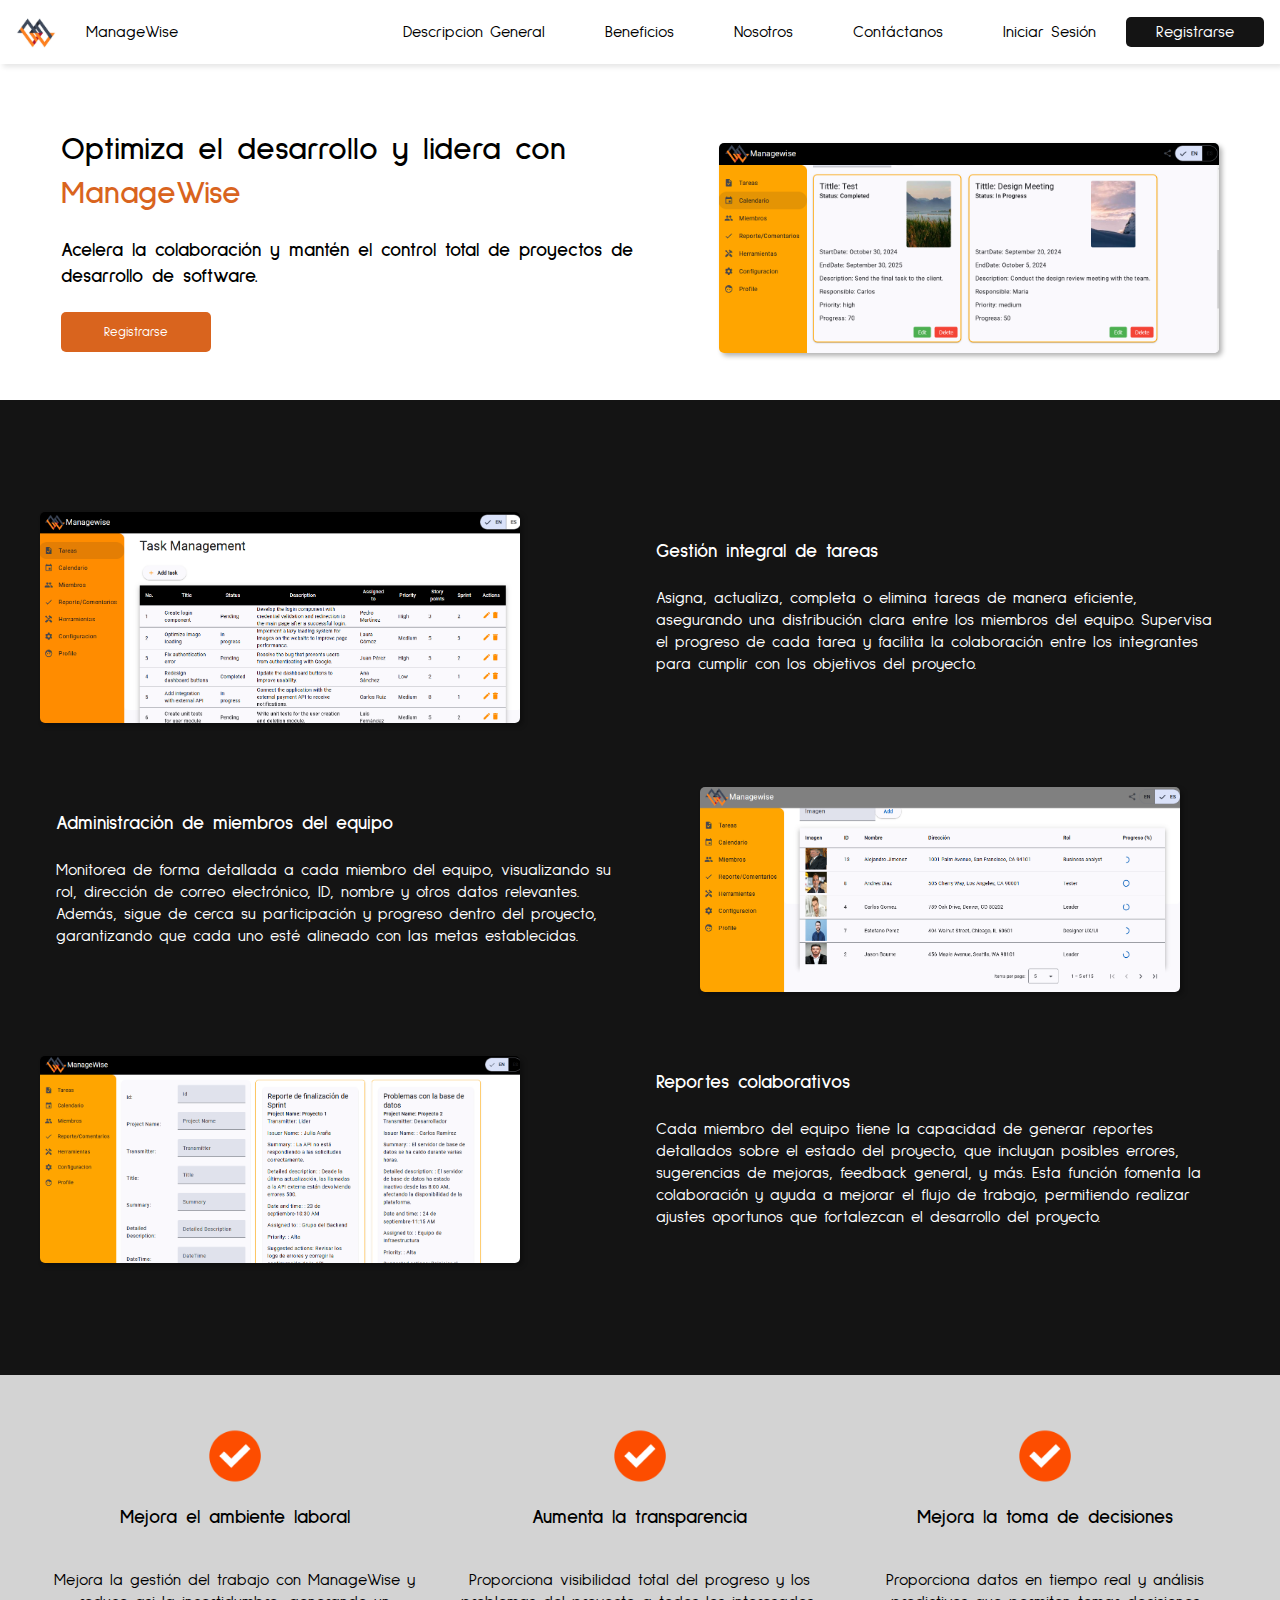
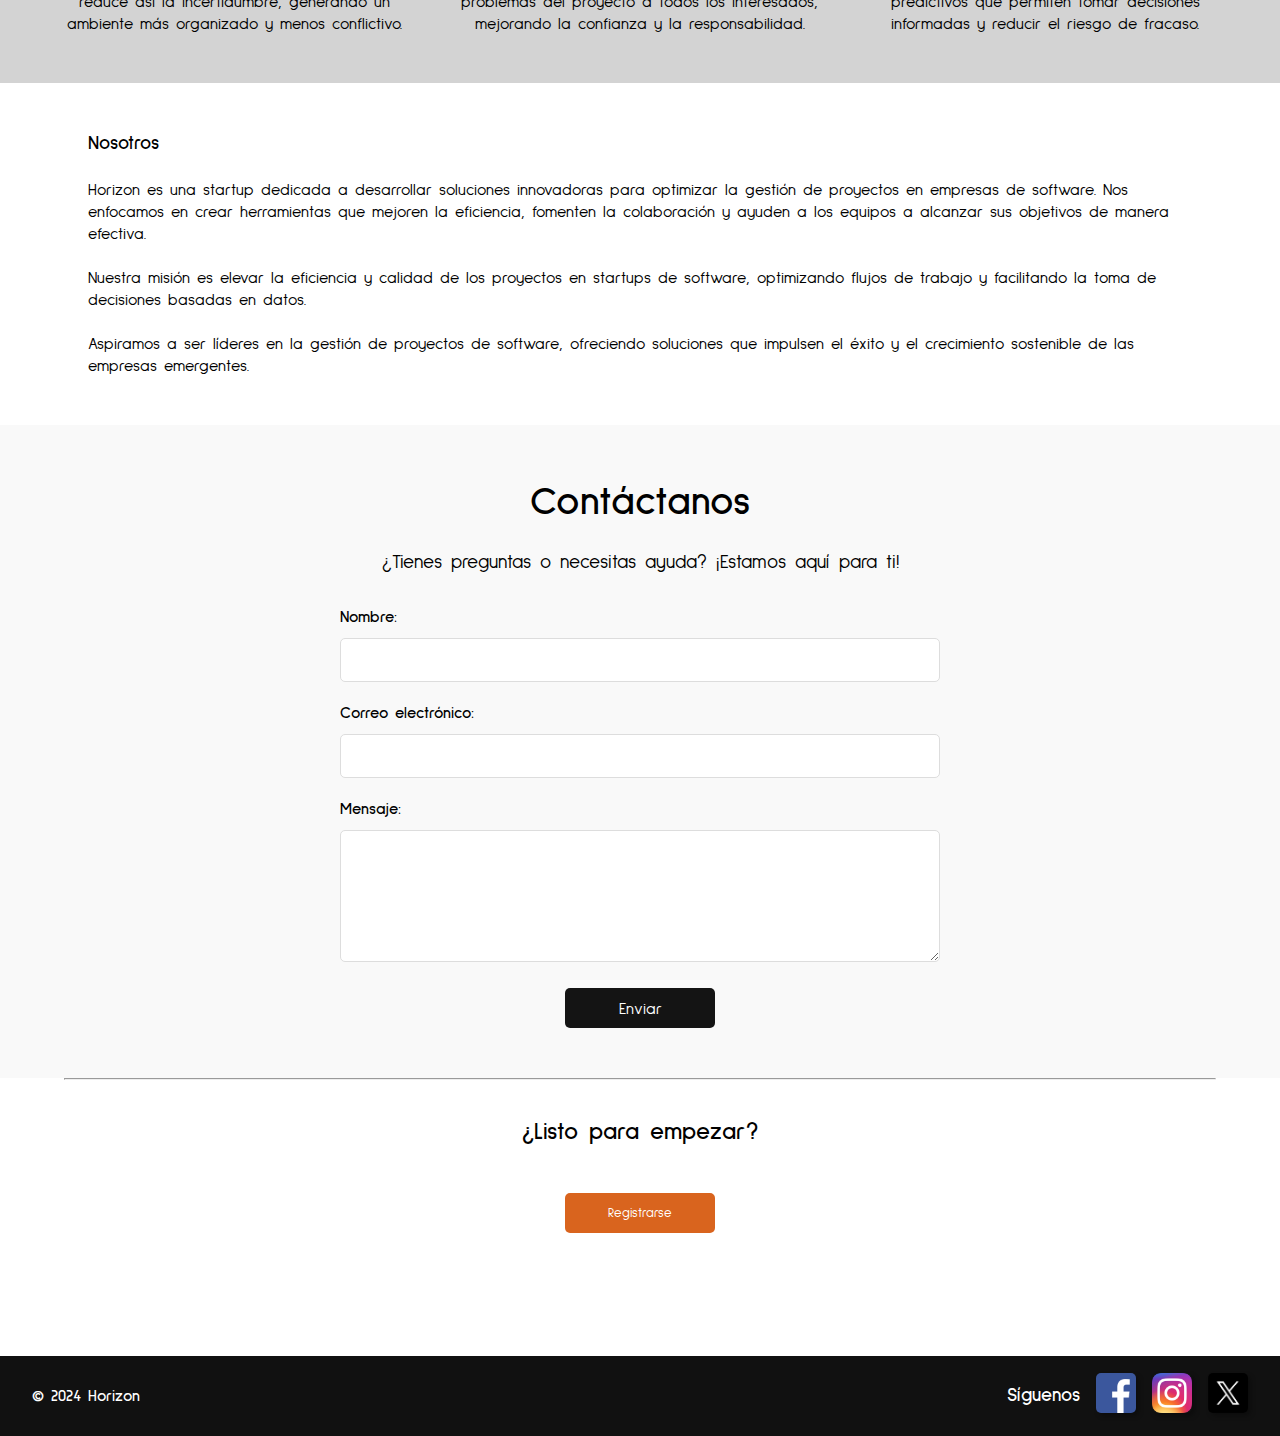
==== index.html @ c407f170 "feat: added contact us to navbar" ====
<!DOCTYPE html>
<html lang="es">
<head>
  <meta charset="UTF-8">
  <meta http-equiv="X-UA-Compatible" content="IE=edge">
  <meta name="viewport" content="width=device-width, initial-scale=1.0">
  <link rel="preconnect" href="https://fonts.googleapis.com">
    <link rel="preconnect" href="https://fonts.gstatic.com" crossorigin>
    <link href="https://fonts.googleapis.com/css2?family=Sulphur+Point:wght@300;400;700&display=swap" rel="stylesheet">
  <title>ManageWise</title>
  <link rel="stylesheet" href="/styles/style.css">
  <style>
    nav a.active {
      font-weight: bold;
      color: var(--secundario);
    }
  </style>
</head>
<body>
  <nav>
    <ul class="sidebar">
      <li onclick="hideSidebar()"><a href="#"><svg xmlns="http://www.w3.org/2000/svg" height="26" viewBox="0 96 960 960" width="26"><path d="m249 849-42-42 231-231-231-231 42-42 231 231 231-231 42 42-231 231 231 231-42 42-231-231-231 231Z"/></svg></a></li>
      <li><a href="#DescripcionGeneral" class="nav-link">Descripcion General</a></li>
      <li><a href="#Beneficios" class="nav-link">Beneficios</a></li>
      <li><a href="#Nosotros" class="nav-link">Nosotros</a></li>
      <li><a href="#Contactanos" class="nav-link">Contáctanos</a></li>
      <li><a href="/inicio-sesion.html">Iniciar Sesión</a></li>
      <li><a href="/registro.html" id="registro" >Registrarse</a></li>
    </ul>
    <img src="/img/ManageWise_logo.jpg">
    <ul>
      <li><a href="#">ManageWise</a></li>
      <li class="hideOnMobile"><a href="#DescripcionGeneral" class="nav-link">Descripcion General</a></li>
      <li class="hideOnMobile"><a href="#Beneficios" class="nav-link">Beneficios</a></li>
      <li class="hideOnMobile"><a href="#Nosotros" class="nav-link">Nosotros</a></li>
      <li class="hideOnMobile"><a href="#Contactanos" class="nav-link">Contáctanos</a></li>
      <li class="hideOnMobile"><a href="/inicio-sesion.html">Iniciar Sesión</a></li>
      <li class="hideOnMobile"><a href="/registro.html" id="registro">Registrarse</a></li>
      <li class="menu-button" onclick="showSidebar()"><a href="#"><svg xmlns="http://www.w3.org/2000/svg" height="26" viewBox="0 96 960 960" width="26"><path d="M120 816v-60h720v60H120Zm0-210v-60h720v60H120Zm0-210v-60h720v60H120Z"/></svg></a></li>
    </ul>
  </nav>
  <header>
    <section id="banner">
        <div id="eslogan">
            <h1>Optimiza el desarrollo y lidera con <span class="highlight">ManageWise</span></h1><br>
            <h3>Acelera la colaboración y mantén el control total de proyectos de desarrollo de software.</h3><br>
            <button class="probar" onclick="window.location.href='/registro.html'">Registrarse</button>
        </div>
        <img src="img/banner.png" width="500px" class="imagenReferencia">
    </section>
</header>

<!--características principales-->
<section id="DescripcionGeneral">
    <div class="contenedorDescripcion">
        <img src="img/descripcion1.png" width="500px" class="imagenReferencia">
        <br>
        <div class="puntos">
            <h3>Gestión integral de tareas</h3><br>
            <p>Asigna, actualiza, completa o elimina tareas de manera eficiente, asegurando una distribución clara entre los miembros del equipo. Supervisa el progreso de cada tarea y facilita la colaboración entre los integrantes para cumplir con los objetivos del proyecto.</p>
            <br>
        </div>
    </div>
    <div class="contenedorDescripcion">
        <div class="puntos">
            <h3>Administración de miembros del equipo</h3><br>
            <p>Monitorea de forma detallada a cada miembro del equipo, visualizando su rol, dirección de correo electrónico, ID, nombre y otros datos relevantes. Además, sigue de cerca su participación y progreso dentro del proyecto, garantizando que cada uno esté alineado con las metas establecidas.</p>
            <br>
        </div>
        <img src="img/descripcion2.png" width="500px" class="imagenReferencia">
        <br>
    </div>
    <div class="contenedorDescripcion">
        <img src="img/descripcion3.png" width="500px" class="imagenReferencia">
        <br>
        <div class="puntos">
            <h3>Reportes colaborativos</h3><br>
            <p>Cada miembro del equipo tiene la capacidad de generar reportes detallados sobre el estado del proyecto, que incluyan posibles errores, sugerencias de mejoras, feedback general, y más. Esta función fomenta la colaboración y ayuda a mejorar el flujo de trabajo, permitiendo realizar ajustes oportunos que fortalezcan el desarrollo del proyecto.</p>
            <br>
        </div>
    </div>
</section>

<!--beneficios principales-->
<section id="Beneficios">
    <div class="contenedorBeneficios">
        <img src="img/beneficio.png" width="100px">
        <h3>Mejora el ambiente laboral</h3> <br>
        <p>Mejora la gestión del trabajo con ManageWise y reduce asi la incertidumbre, generando un ambiente más organizado y menos conflictivo.</p>
    </div>
    <div class="contenedorBeneficios">
        <img src="img/beneficio.png" width="100px">
        <h3>Aumenta la transparencia</h3> <br>
        <p>Proporciona visibilidad total del progreso y los problemas del proyecto a todos los interesados, mejorando la confianza y la responsabilidad.</p>
    </div>
    <div class="contenedorBeneficios">
        <img src="img/beneficio.png" width="100px">
        <h3>Mejora la toma de decisiones</h3><br>
        <p>Proporciona datos en tiempo real y análisis predictivos que permiten tomar decisiones informadas y reducir el riesgo de fracaso.</p>
    </div>
</section>



<section id="Nosotros">
    <div id="nosotrosHorizon">
        <h3>Nosotros</h3><br>
        <p>Horizon es una startup dedicada a desarrollar soluciones innovadoras para optimizar la gestión de proyectos en empresas de software. Nos enfocamos en crear herramientas que mejoren la eficiencia, fomenten la colaboración y ayuden a los equipos a alcanzar sus objetivos de manera efectiva.
        <br><br>
        Nuestra misión es elevar la eficiencia y calidad de los proyectos en startups de software, optimizando flujos de trabajo y facilitando la toma de decisiones basadas en datos.
        <br><br>    
        Aspiramos a ser líderes en la gestión de proyectos de software, ofreciendo soluciones que impulsen el éxito y el crecimiento sostenible de las empresas emergentes.</p>
    </div>
</section>

<section id="Contactanos">
    <div class="contenedorContacto">
      <h2>Contáctanos</h2>
      <p>¿Tienes preguntas o necesitas ayuda? ¡Estamos aquí para ti!</p>
      <form action="/enviar-mensaje" method="POST">
        <div class="form-group">
          <label for="nombre">Nombre:</label>
          <input type="text" id="nombre" name="nombre" required>
        </div>
        <div class="form-group">
          <label for="email">Correo electrónico:</label>
          <input type="email" id="email" name="email" required>
        </div>
        <div class="form-group">
          <label for="mensaje">Mensaje:</label>
          <textarea id="mensaje" name="mensaje" rows="5" required></textarea>
        </div>
        <button type="submit" class="enviar">Enviar</button>
      </form>
    </div>
  </section>
  

<hr><br><br>

<section id="lanzar">
    <h2>¿Listo para empezar?</h2>
    <br><br>
    <button class="probar" onclick="window.location.href='/registro.html'">Registrarse</button>
</section>


<footer>
    <h4>&copy; 2024 Horizon</h4>
<!--Apartado redes sociales-->
    <div id="siguenos">
        <h3>Síguenos</h3>
        <a href="https://www.facebook.com" target="_blank" class="facebook-logo">
            <img width="40px" src="/img/logo_fb.png" alt="Facebook Logo">
        </a>
        <a href="https://www.instagram.com" target="_blank" class="instagram-logo">
            <img width="40px" src="/img/logo_ig.webp" alt="instagramLogo">
        </a>
        <a href="https://www.x.com" target="_blank" class="x-logo">
            <img width="40px" src="/img/logo_x.avif" alt="x Logo">
        </a>
    </div>
</footer>


<script src="/js/script.js"></script>
</body>
</html>
---- styles/style.css ----
:root {
  --principal: #D9641E;
  --secundario: #141414;
}


* {
  margin: 0;
  padding: 0;
  box-sizing: border-box; 
  font-family: 'Sulphur Point', sans-serif;
}

body {
  min-height: 100vh;
  font-family: 'Segoe UI', Tahoma, Geneva, Verdana, sans-serif;
}

img {
  box-shadow: 3px 3px 5px rgba(0, 0, 0, 0.3);
}

/* Nav */
nav {
  background-color: white;
  box-shadow: 3px 3px 5px rgba(0, 0, 0, 0.1);
  display: flex;
  height: 4rem;
  padding: 1rem;
}

nav ul {
  width: 100%;
  list-style: none;
  display: flex;
  justify-content: flex-end;
  align-items: center;
}

nav ul li a{
  color: black;
}

nav a {
  height: 100%;
  padding: 0 30px;
  text-decoration: none;
  display: flex;
  align-items: center;
  color: black;
}

nav img{
  box-shadow: none;
}

nav a:hover {
  color: var(--principal);
}

#registro:hover{
  color: var(--principal);
  background-color: #2c2c2c;
}

button:hover{
  background-color: #d9341e;
  cursor: pointer;
}

nav li:first-child {
  margin-right: auto;
}

/* Sidebar y menú en mobile */
.sidebar {
  position: fixed;
  top: 0; 
  right: 0;
  height: 100vh;
  width: 250px;
  background-color: rgb(199, 199, 199);
  backdrop-filter: blur(12px);
  box-shadow: -10px 0 10px rgba(0, 0, 0, 0.1);
  list-style: none;
  display: none;
  flex-direction: column;
  align-items: flex-start;
  justify-content: flex-start;
}

.menu-button {
  display: none;
}

@media (max-width: 800px) {
  .hideOnMobile {
    display: none;
  }
  
  .menu-button {
    display: block;
  }
}

@media (max-width: 400px) {
  .sidebar {
    width: 100%;
  }
}

/* Banner */
header {
  text-align: center;
  padding: 1rem;
}

/*resaltar managewise*/
.highlight{
  color: var(--principal);
}

#banner {
  display: flex;
  flex-wrap: wrap; 
  align-items: center;
  justify-content: space-around;
  margin-top: 2rem;
  padding:  1rem;
}

#banner #eslogan {
  width: 100%; 
  max-width: 600px;
  text-align: left;
  margin-bottom: 1rem;
}

#banner img {
  max-width: 100%; 
  height: auto;
}

/* Para pantallas más pequeñas */
@media (max-width: 768px) {
  #banner {
    flex-direction: column; 
  }
  
  #DescripcionGeneral .contenedorDescripcion {
    flex-direction: column;
  }
  
  #DescripcionGeneral .contenedorDescripcion:nth-child(odd) {
      flex-direction: column-reverse;
  }

  #DescripcionGeneral .contenedorDescripcion:nth-child(even) {
      flex-direction: column;
  }

  #Beneficios {
      flex-direction: column;
  }

  #banner #eslogan {
    text-align: center; 
  }
  
  #DescripcionGeneral .contenedorDescripcion {
      text-align: center; 
  }

  #Beneficios .contenedorBeneficios {
      text-align: center; 
  }

  #banner img {
    width: 80%;
  }
  #Beneficios img{
      width: 20%;
  }
  
  #DescripcionGeneral img{
      width: 80%;
  }

  .puntos{
      width: 80%;
  }
}

@media (max-width: 480px) {
  #banner #eslogan {
    font-size: 1rem; 
  }

  #banner img {
    width: 100%; 
  }

  #Beneficios img{
      width: 20%;
  }
  
  #DescripcionGeneral img{
      width: 100%;
  }

  .puntos{
      width: 250px;
  }
}
/*FIN US45*/


#DescripcionGeneral {
  display: flex;
  flex-direction: column;
  align-items: center;
  background-color: var(--secundario);
  padding: 5rem 2rem;
}

.contenedorDescripcion {
  display: flex;
  justify-content: space-between;
  align-items: center;
  width: 100%;
  max-width: 1200px;
  margin: 2rem 2rem;
}

.contenedorDescripcion img {
  width: 40%;
  max-width: 500px;
  height: auto;
}

.contenedorDescripcion .puntos {
  width: 70%;
  max-width: 600px;
  padding: 0 1rem;
  text-align: left;
}

.puntos{
  color: white;
  width: 30rem;
}


/*Beneficios*/
#Beneficios {
display: flex;
justify-content: space-around;
align-items: flex-start; 
padding: 2rem;
background-color: lightgray;
flex-wrap: wrap; 
}

.contenedorBeneficios {
display: flex;
flex-direction: column;
align-items: center; 
justify-content: flex-start; 
flex: 1;
margin: 1rem;
text-align: center;
}

.contenedorBeneficios img {
margin-bottom: 1rem; 
width: 100px; 
box-shadow: none;
}


/*Sobre Nosotros*/

#Nosotros{
  padding: 2rem;
  max-width: 1200px; 
  margin: 0 auto; 
}

#nosotrosHorizon{
  padding: 1rem;
}


/*lanzar*/
#lanzar{
  height: 15rem;
  text-align: center;
}

/*botones*/
button{
  background-color:  var(--principal);
  border-style: none;
  height: 40px;
  width: 150px;
  border-radius: 5px;
  color: white;
}

#registro{
  background-color: var(--secundario);
  height: 30px;
  color: white;
  border-radius: 5px;
}

img{
  border-radius: 5px;
}

/*footer*/
footer{
  height: 5rem;
  background-color: rgb(17, 17, 17);
  display: flex;
  align-items: center;
  justify-content: space-between;
  padding: 2rem;
  color: white;
}

#siguenos{
  display: flex;
  align-items: center;
  justify-content: space-around;
}

#siguenos img{
  margin-left: 1rem;
}

/*registro e inicio sesion*/

.formulario{
  background-color: var(--secundario);
  height:80vh;
  display: flex;
  align-items: center;
  justify-content: center;
}

#Registrarse, #IniciarSesion{
  background-color: lightgray;
  display: flex;
  flex-direction: column;
  align-items: center;
  justify-content: center;
  padding: 2rem;
  border-radius: 10px;    
}

form button{
  margin-left: 90px;
}

hr{
width: 90%;
margin: auto;
}

input{
  width: 20rem;
  border-radius: 5px;
}

#Beneficios .contenedorBeneficios h3{
margin-bottom: 1rem; 
}

/*seccion contactanos*/

#Contactanos {
padding: 50px 0;
background-color: #f9f9f9;
text-align: center;
}

#Contactanos h2 {
font-size: 2.5em;
margin-bottom: 20px;
}

#Contactanos p {
font-size: 1.2em;
margin-bottom: 30px;
}

.contenedorContacto {
width: 80%;
max-width: 600px;
margin: auto;
}

.form-group {
margin-bottom: 20px;
}

.form-group label {
display: block;
font-weight: 700;
margin-bottom: 10px;
text-align: left;
}

.form-group input,
.form-group textarea {
width: 100%;
padding: 10px;
border: 1px solid #ddd;
border-radius: 5px;
font-size: 1em;
}

.form-group input:focus,
.form-group textarea:focus {
border-color: var(--principal);
outline: none;
}

.enviar {
padding: 10px 30px;
background-color: var(--secundario);
color: #fff;
border: none;
border-radius: 5px;
font-size: 1em;
cursor: pointer;
transition: background-color 0.3s ease;
margin: auto;
}

.enviar:hover {
background-color: #2c2c2c;
}
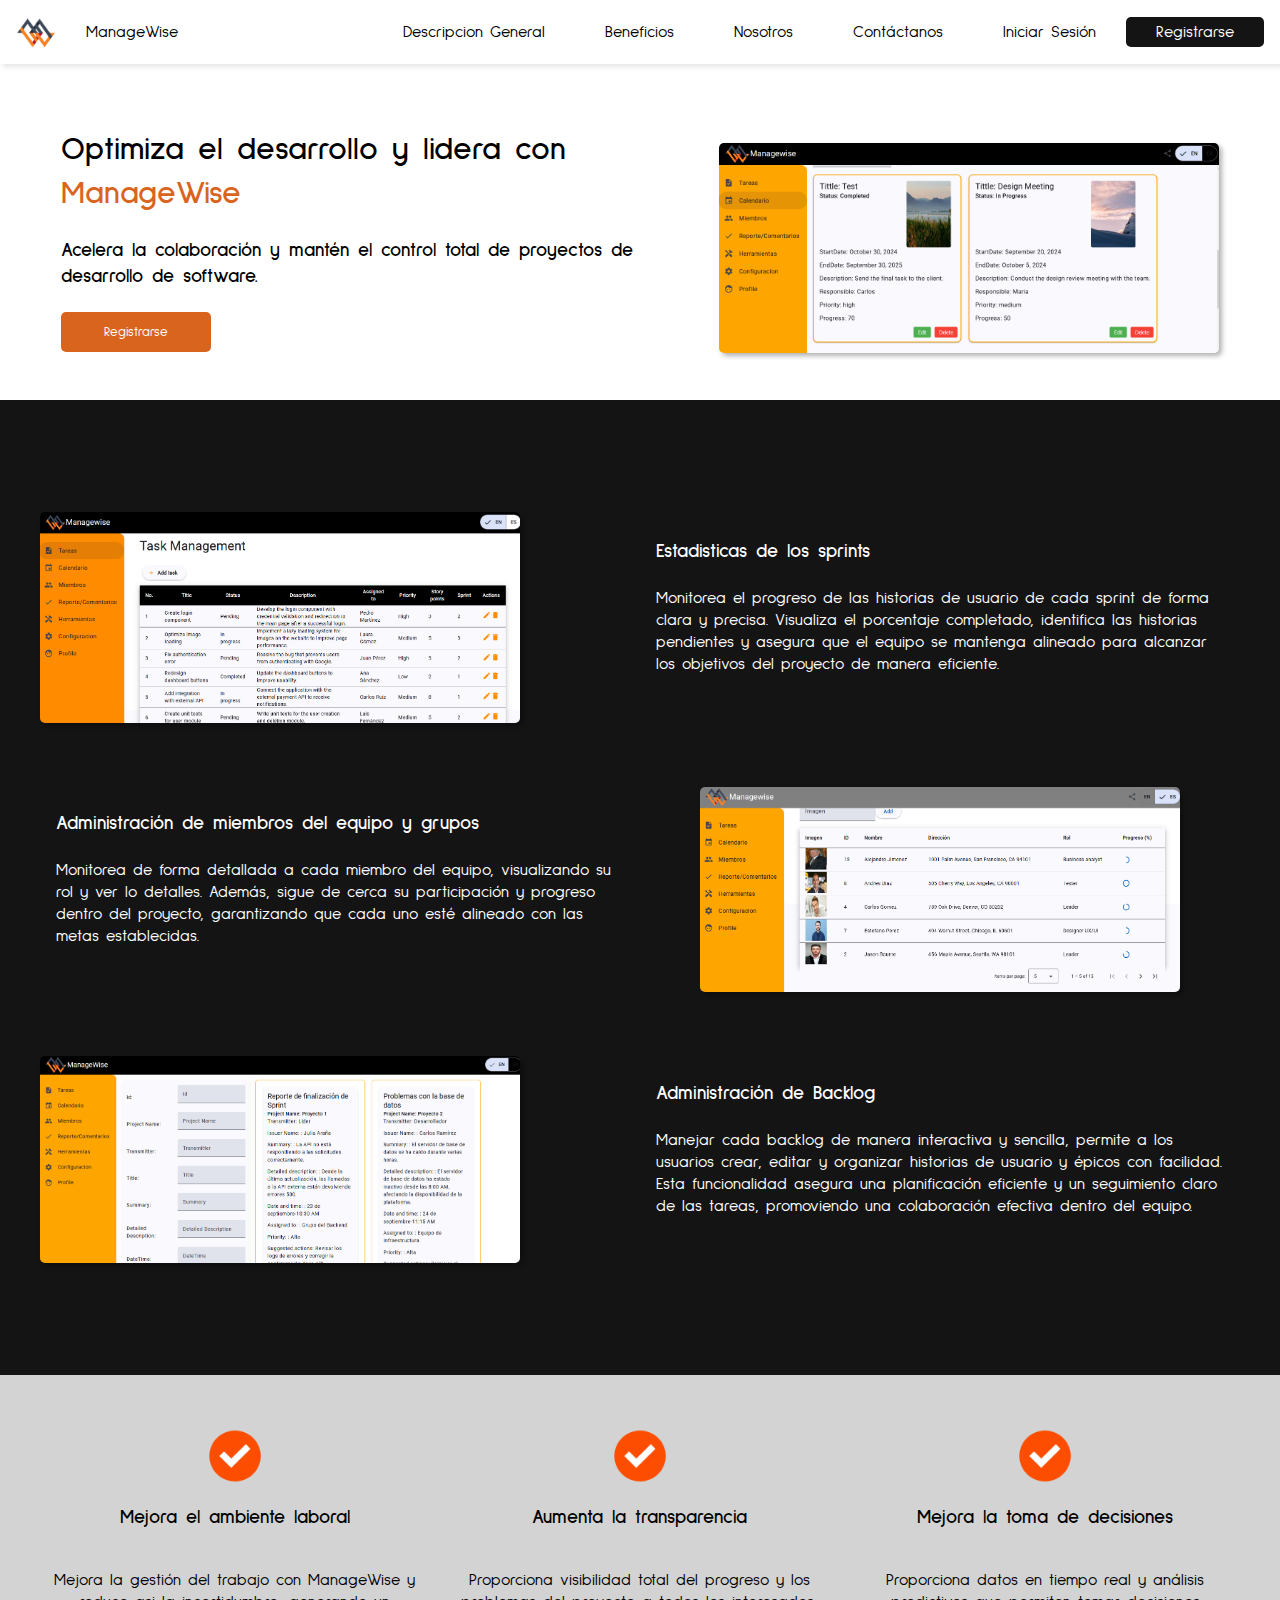
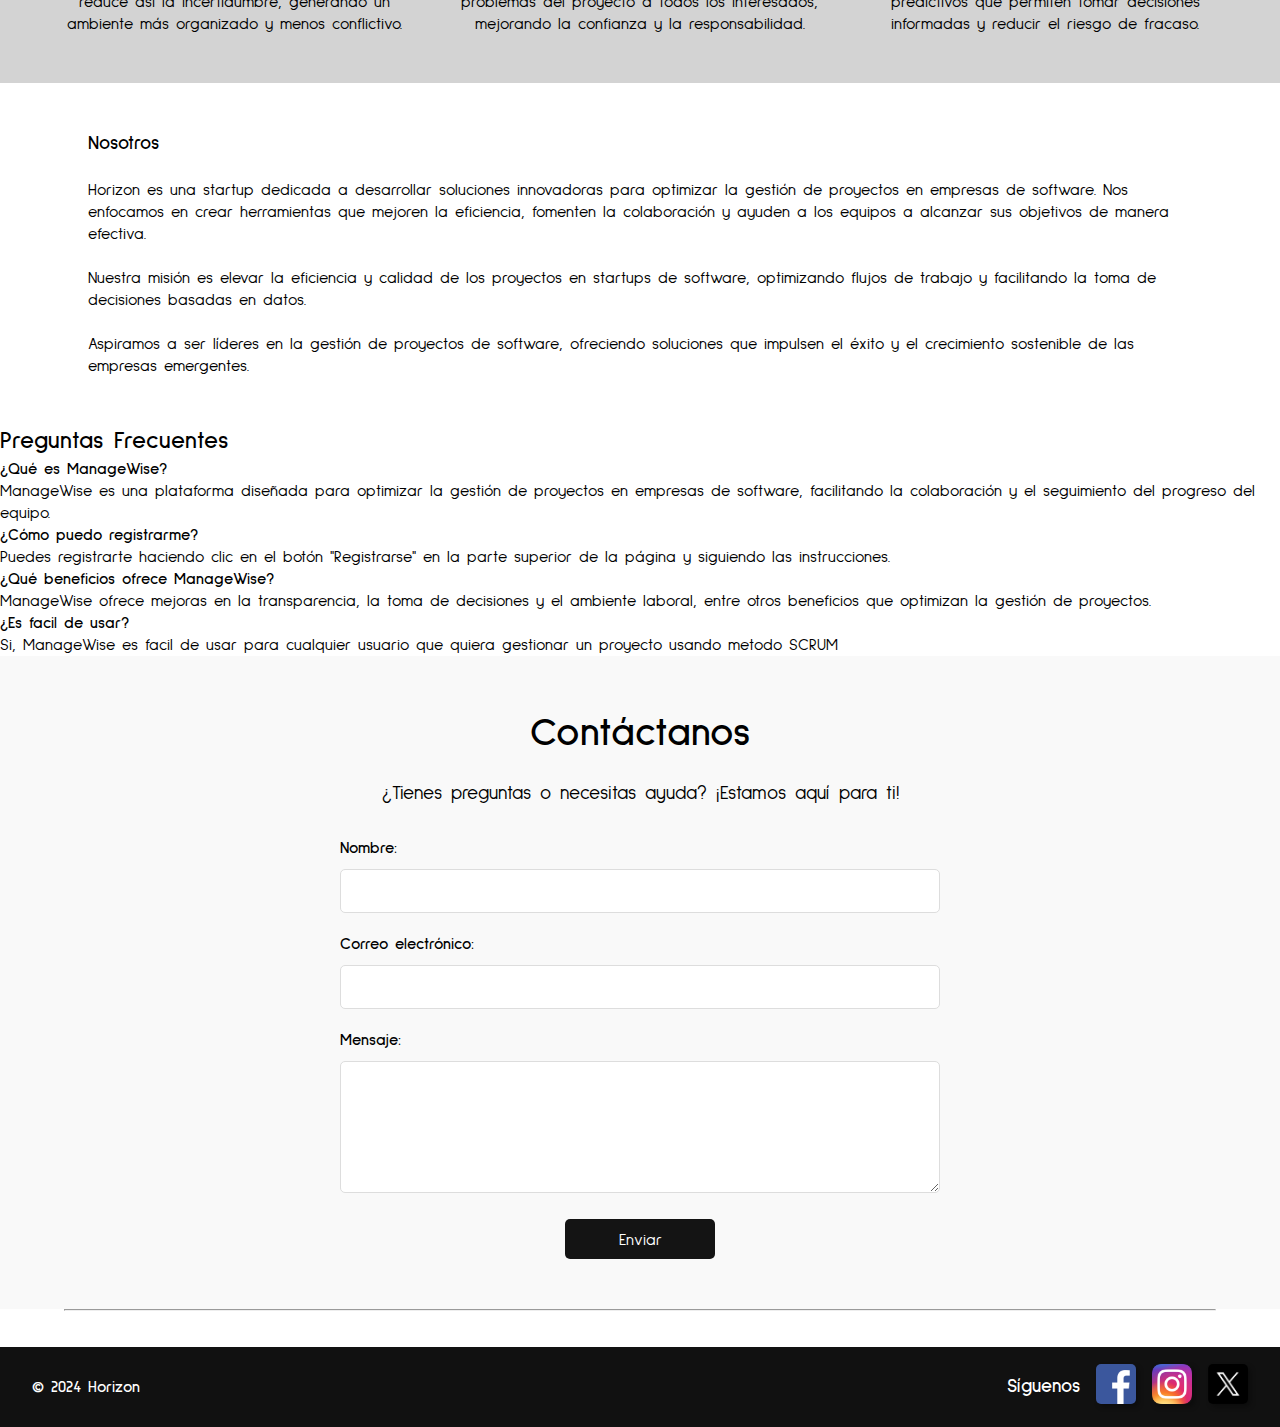
==== commit 220f08f4: "feature: añadir preguntas y respuestas, actualización de imágenes" ====
--- a/index.html
+++ b/index.html
@@ -5,10 +5,10 @@
   <meta http-equiv="X-UA-Compatible" content="IE=edge">
   <meta name="viewport" content="width=device-width, initial-scale=1.0">
   <link rel="preconnect" href="https://fonts.googleapis.com">
-    <link rel="preconnect" href="https://fonts.gstatic.com" crossorigin>
-    <link href="https://fonts.googleapis.com/css2?family=Sulphur+Point:wght@300;400;700&display=swap" rel="stylesheet">
+  <link rel="preconnect" href="https://fonts.gstatic.com" crossorigin>
+  <link href="https://fonts.googleapis.com/css2?family=Sulphur+Point:wght@300;400;700&display=swap" rel="stylesheet">
   <title>ManageWise</title>
-  <link rel="stylesheet" href="/styles/style.css">
+  <link rel="stylesheet" href="styles/style.css">
   <style>
     nav a.active {
       font-weight: bold;
@@ -24,18 +24,18 @@
       <li><a href="#Beneficios" class="nav-link">Beneficios</a></li>
       <li><a href="#Nosotros" class="nav-link">Nosotros</a></li>
       <li><a href="#Contactanos" class="nav-link">Contáctanos</a></li>
-      <li><a href="/inicio-sesion.html">Iniciar Sesión</a></li>
-      <li><a href="/registro.html" id="registro" >Registrarse</a></li>
+      <li><a href="inicio-sesion.html">Iniciar Sesión</a></li>
+      <li><a href="registro.html" id="registro">Registrarse</a></li>
     </ul>
-    <img src="/img/ManageWise_logo.jpg">
+    <img src="img/ManageWise_logo.jpg">
     <ul>
       <li><a href="#">ManageWise</a></li>
       <li class="hideOnMobile"><a href="#DescripcionGeneral" class="nav-link">Descripcion General</a></li>
       <li class="hideOnMobile"><a href="#Beneficios" class="nav-link">Beneficios</a></li>
       <li class="hideOnMobile"><a href="#Nosotros" class="nav-link">Nosotros</a></li>
       <li class="hideOnMobile"><a href="#Contactanos" class="nav-link">Contáctanos</a></li>
-      <li class="hideOnMobile"><a href="/inicio-sesion.html">Iniciar Sesión</a></li>
-      <li class="hideOnMobile"><a href="/registro.html" id="registro">Registrarse</a></li>
+      <li class="hideOnMobile"><a href="inicio-sesion.html">Iniciar Sesión</a></li>
+      <li class="hideOnMobile"><a href="registro.html" id="registro">Registrarse</a></li>
       <li class="menu-button" onclick="showSidebar()"><a href="#"><svg xmlns="http://www.w3.org/2000/svg" height="26" viewBox="0 96 960 960" width="26"><path d="M120 816v-60h720v60H120Zm0-210v-60h720v60H120Zm0-210v-60h720v60H120Z"/></svg></a></li>
     </ul>
   </nav>
@@ -44,7 +44,7 @@
         <div id="eslogan">
             <h1>Optimiza el desarrollo y lidera con <span class="highlight">ManageWise</span></h1><br>
             <h3>Acelera la colaboración y mantén el control total de proyectos de desarrollo de software.</h3><br>
-            <button class="probar" onclick="window.location.href='/registro.html'">Registrarse</button>
+            <button class="probar" onclick="window.location.href='registro.html'">Registrarse</button>
         </div>
         <img src="img/banner.png" width="500px" class="imagenReferencia">
     </section>
@@ -56,15 +56,15 @@
         <img src="img/descripcion1.png" width="500px" class="imagenReferencia">
         <br>
         <div class="puntos">
-            <h3>Gestión integral de tareas</h3><br>
-            <p>Asigna, actualiza, completa o elimina tareas de manera eficiente, asegurando una distribución clara entre los miembros del equipo. Supervisa el progreso de cada tarea y facilita la colaboración entre los integrantes para cumplir con los objetivos del proyecto.</p>
+            <h3>Estadisticas de los sprints</h3><br>
+            <p>Monitorea el progreso de las historias de usuario de cada sprint de forma clara y precisa. Visualiza el porcentaje completado, identifica las historias pendientes y asegura que el equipo se mantenga alineado para alcanzar los objetivos del proyecto de manera eficiente.</p>
             <br>
         </div>
     </div>
     <div class="contenedorDescripcion">
         <div class="puntos">
-            <h3>Administración de miembros del equipo</h3><br>
-            <p>Monitorea de forma detallada a cada miembro del equipo, visualizando su rol, dirección de correo electrónico, ID, nombre y otros datos relevantes. Además, sigue de cerca su participación y progreso dentro del proyecto, garantizando que cada uno esté alineado con las metas establecidas.</p>
+            <h3>Administración de miembros del equipo y grupos</h3><br>
+            <p>Monitorea de forma detallada a cada miembro del equipo, visualizando su rol y ver lo detalles. Además, sigue de cerca su participación y progreso dentro del proyecto, garantizando que cada uno esté alineado con las metas establecidas.</p>
             <br>
         </div>
         <img src="img/descripcion2.png" width="500px" class="imagenReferencia">
@@ -74,8 +74,8 @@
         <img src="img/descripcion3.png" width="500px" class="imagenReferencia">
         <br>
         <div class="puntos">
-            <h3>Reportes colaborativos</h3><br>
-            <p>Cada miembro del equipo tiene la capacidad de generar reportes detallados sobre el estado del proyecto, que incluyan posibles errores, sugerencias de mejoras, feedback general, y más. Esta función fomenta la colaboración y ayuda a mejorar el flujo de trabajo, permitiendo realizar ajustes oportunos que fortalezcan el desarrollo del proyecto.</p>
+            <h3>Administración de Backlog</h3><br>
+            <p>Manejar cada backlog de manera interactiva y sencilla, permite a los usuarios crear, editar y organizar historias de usuario y épicos con facilidad. Esta funcionalidad asegura una planificación eficiente y un seguimiento claro de las tareas, promoviendo una colaboración efectiva dentro del equipo.</p>
             <br>
         </div>
     </div>
@@ -100,8 +100,6 @@
     </div>
 </section>
 
-
-
 <section id="Nosotros">
     <div id="nosotrosHorizon">
         <h3>Nosotros</h3><br>
@@ -112,7 +110,33 @@
         Aspiramos a ser líderes en la gestión de proyectos de software, ofreciendo soluciones que impulsen el éxito y el crecimiento sostenible de las empresas emergentes.</p>
     </div>
 </section>
-
+<section class="faq-section">
+  <h2>Preguntas Frecuentes</h2>
+  <div class="faq" onclick="toggleAnswer(this)">
+    <h4>¿Qué es ManageWise?</h4>
+    <div class="faq-answer">
+      <p>ManageWise es una plataforma diseñada para optimizar la gestión de proyectos en empresas de software, facilitando la colaboración y el seguimiento del progreso del equipo.</p>
+    </div>
+  </div>
+  <div class="faq" onclick="toggleAnswer(this)">
+    <h4>¿Cómo puedo registrarme?</h4>
+    <div class="faq-answer">
+      <p>Puedes registrarte haciendo clic en el botón "Registrarse" en la parte superior de la página y siguiendo las instrucciones.</p>
+    </div>
+  </div>
+  <div class="faq" onclick="toggleAnswer(this)">
+    <h4>¿Qué beneficios ofrece ManageWise?</h4>
+    <div class="faq-answer">
+      <p>ManageWise ofrece mejoras en la transparencia, la toma de decisiones y el ambiente laboral, entre otros beneficios que optimizan la gestión de proyectos.</p>
+    </div>
+  </div>
+  <div class="faq" onclick="toggleAnswer(this)">
+    <h4>¿Es facil de usar?</h4>
+    <div class="faq-answer">
+      <p>Si, ManageWise es facil de usar para cualquier usuario que quiera gestionar un proyecto usando metodo SCRUM</p>
+    </div>
+  </div>
+</section>
 <section id="Contactanos">
     <div class="contenedorContacto">
       <h2>Contáctanos</h2>
@@ -134,35 +158,26 @@
       </form>
     </div>
   </section>
-  
 
 <hr><br><br>
 
-<section id="lanzar">
-    <h2>¿Listo para empezar?</h2>
-    <br><br>
-    <button class="probar" onclick="window.location.href='/registro.html'">Registrarse</button>
-</section>
-
 
 <footer>
-    <h4>&copy; 2024 Horizon</h4>
+  <h4>&copy; 2024 Horizon</h4>
 <!--Apartado redes sociales-->
-    <div id="siguenos">
-        <h3>Síguenos</h3>
-        <a href="https://www.facebook.com" target="_blank" class="facebook-logo">
-            <img width="40px" src="/img/logo_fb.png" alt="Facebook Logo">
-        </a>
-        <a href="https://www.instagram.com" target="_blank" class="instagram-logo">
-            <img width="40px" src="/img/logo_ig.webp" alt="instagramLogo">
-        </a>
-        <a href="https://www.x.com" target="_blank" class="x-logo">
-            <img width="40px" src="/img/logo_x.avif" alt="x Logo">
-        </a>
-    </div>
+  <div id="siguenos">
+      <h3>Síguenos</h3>
+      <a href="https://www.facebook.com" target="_blank" class="facebook-logo">
+          <img width="40px" src="img/logo_fb.png" alt="Facebook Logo">
+      </a>
+      <a href="https://www.instagram.com" target="_blank" class="instagram-logo">
+          <img width="40px" src="img/logo_ig.webp" alt="instagramLogo">
+      </a>
+      <a href="https://www.x.com" target="_blank" class="x-logo">
+          <img width="40px" src="img/logo_x.avif" alt="x Logo">
+      </a>
+  </div>
 </footer>
-
-
-<script src="/js/script.js"></script>
+<script src="js/script.js"></script>
 </body>
 </html>
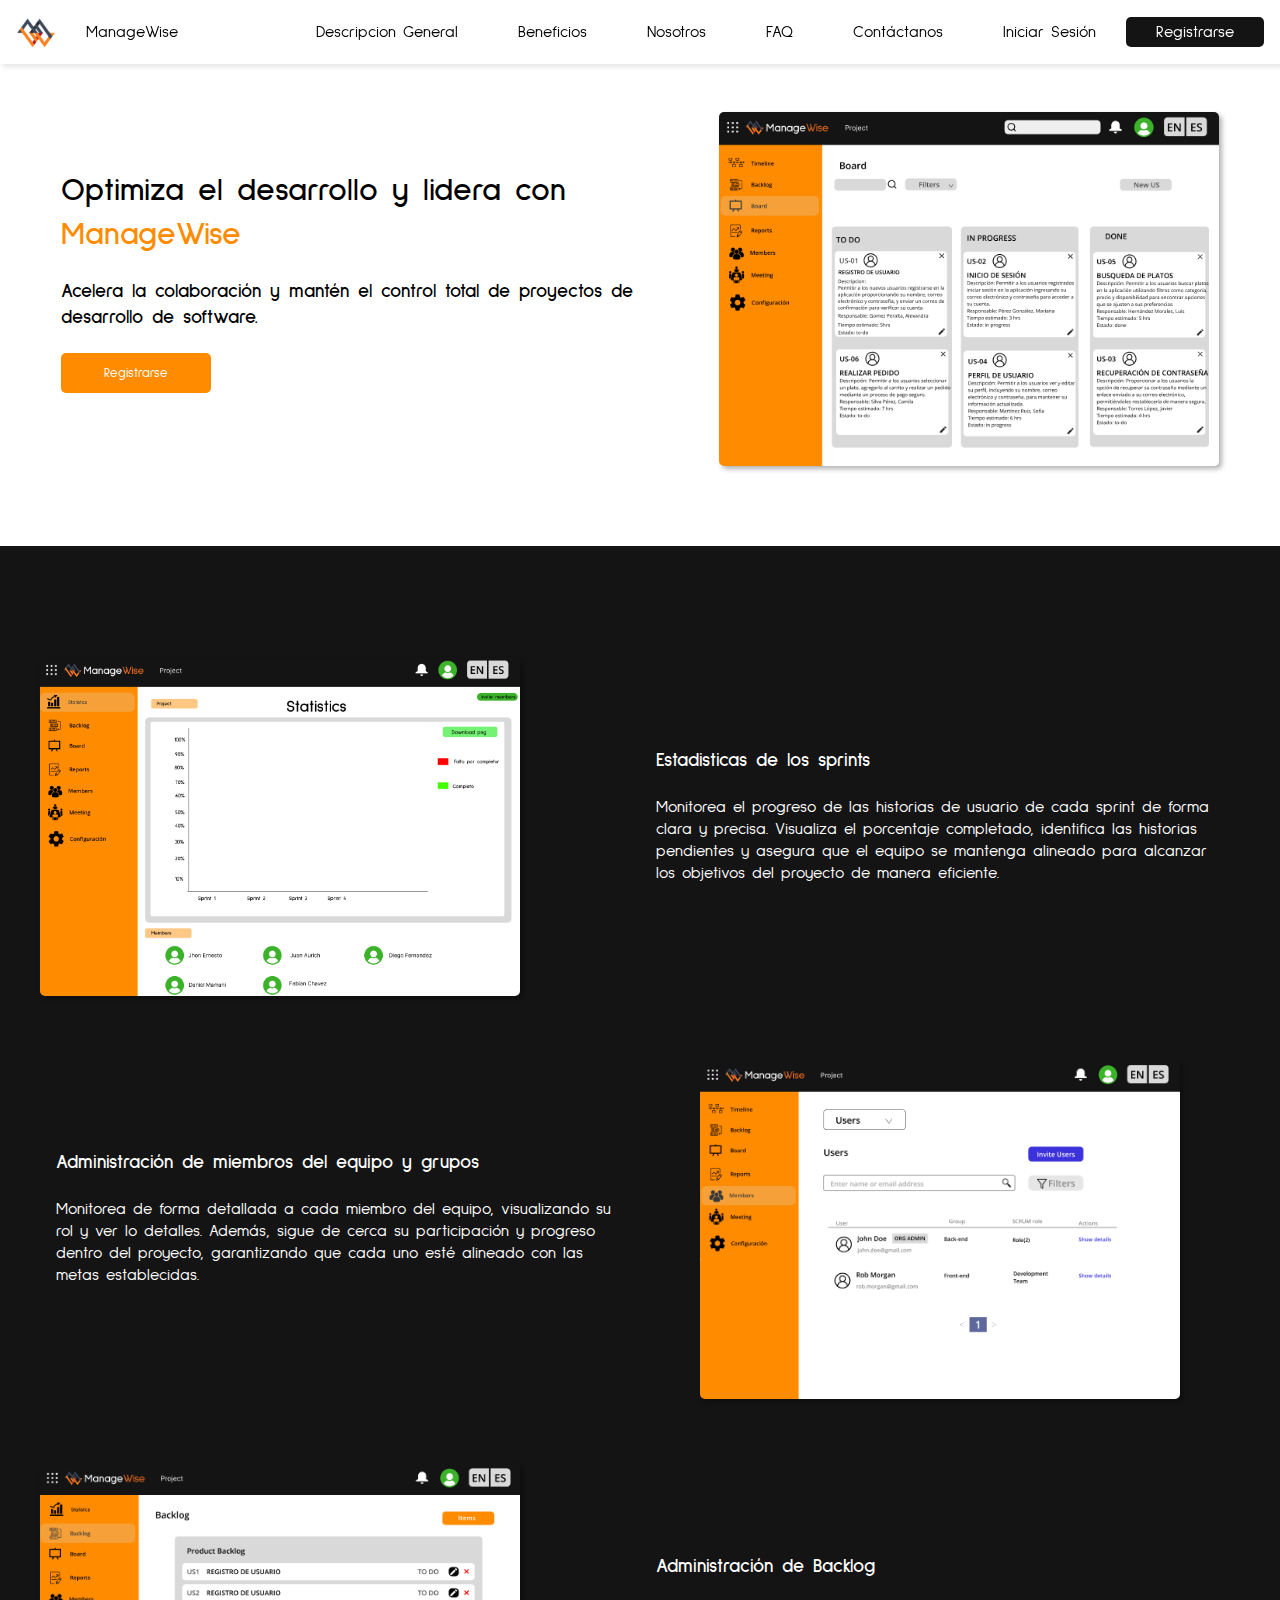
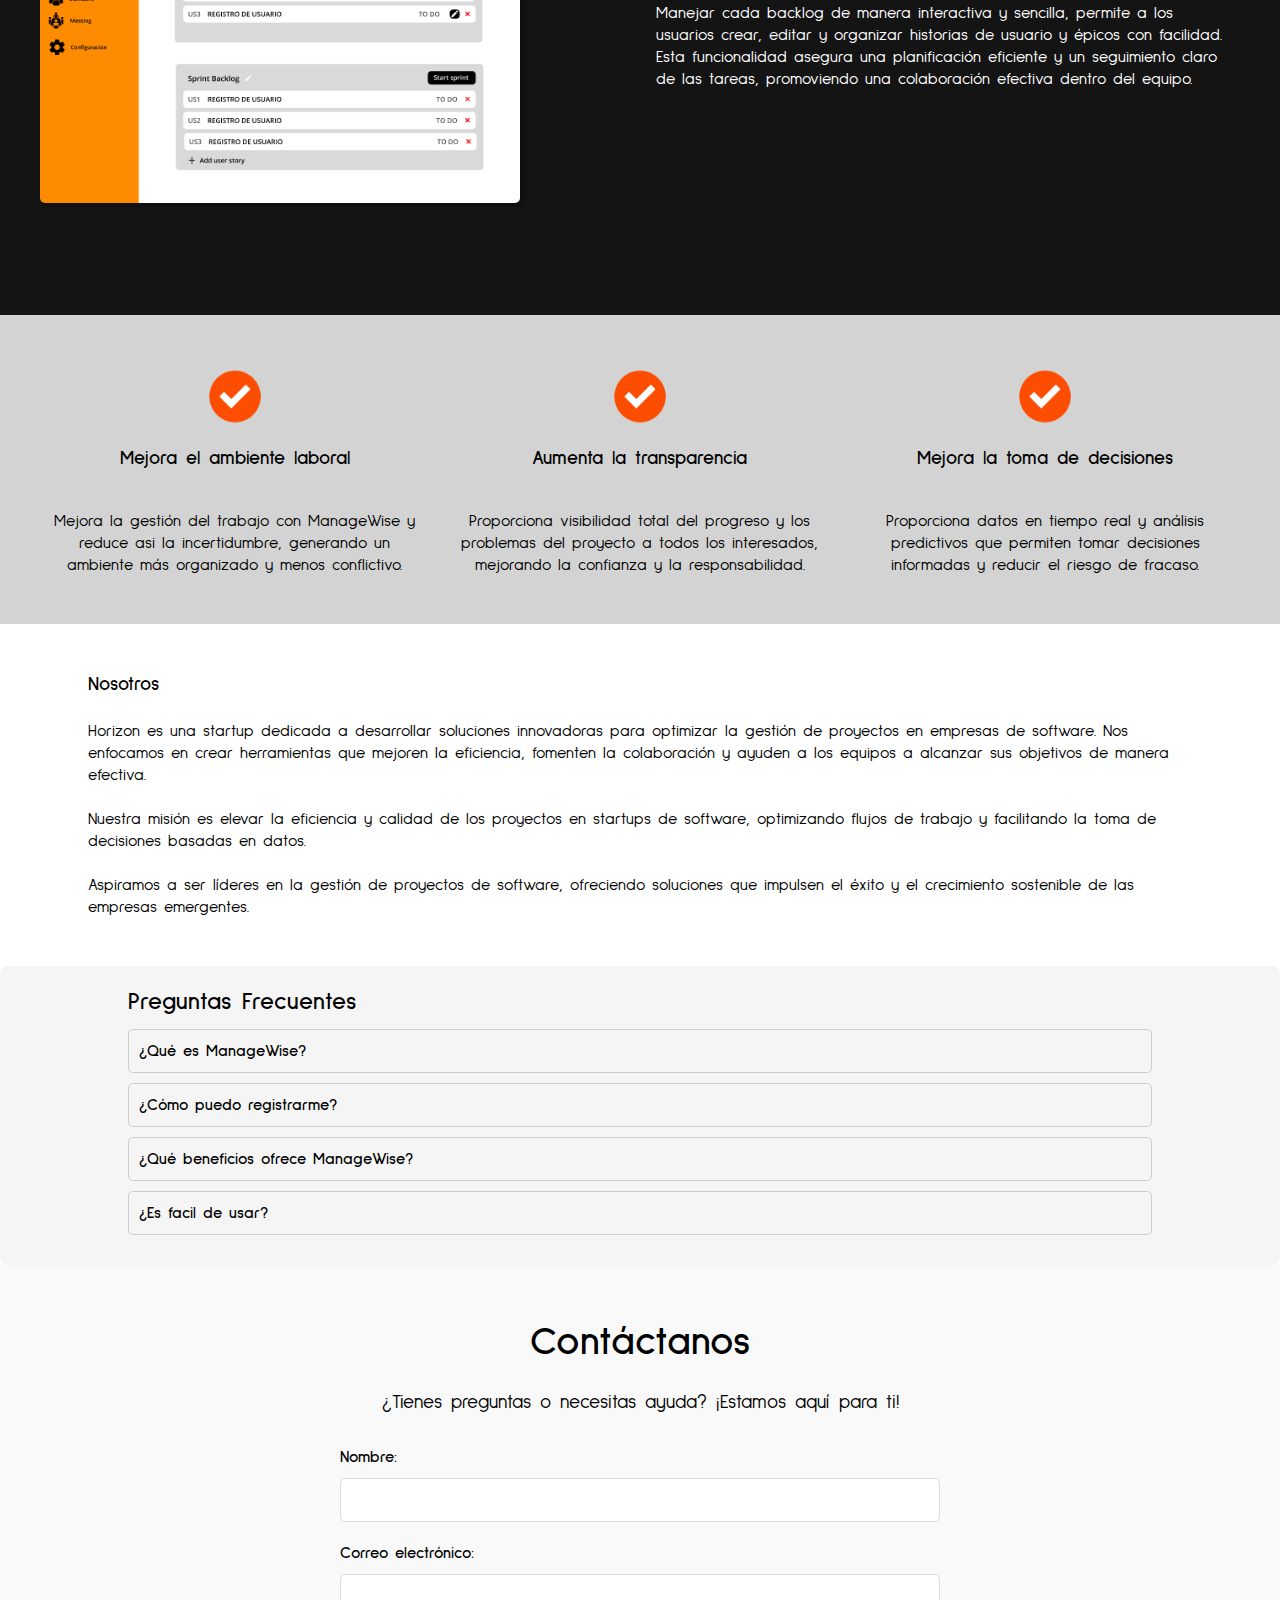
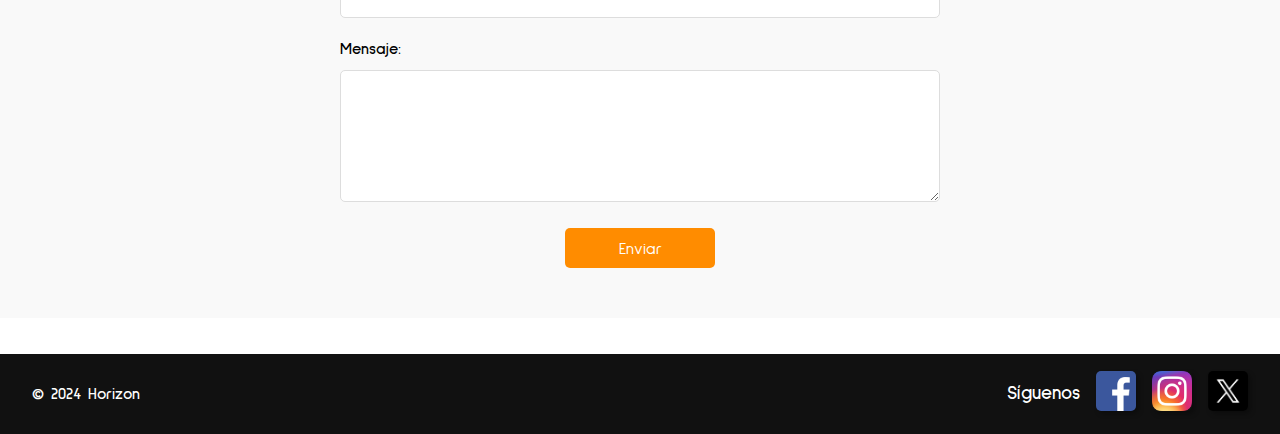
==== commit 96176841: "feat: added navbar fixed and faq link" ====
--- a/index.html
+++ b/index.html
@@ -23,6 +23,7 @@
       <li><a href="#DescripcionGeneral" class="nav-link">Descripcion General</a></li>
       <li><a href="#Beneficios" class="nav-link">Beneficios</a></li>
       <li><a href="#Nosotros" class="nav-link">Nosotros</a></li>
+      <li><a href="#faq-section" class="nav-link">FAQ</a></li> <!-- Enlace agregado -->
       <li><a href="#Contactanos" class="nav-link">Contáctanos</a></li>
       <li><a href="inicio-sesion.html">Iniciar Sesión</a></li>
       <li><a href="registro.html" id="registro">Registrarse</a></li>
@@ -33,6 +34,7 @@
       <li class="hideOnMobile"><a href="#DescripcionGeneral" class="nav-link">Descripcion General</a></li>
       <li class="hideOnMobile"><a href="#Beneficios" class="nav-link">Beneficios</a></li>
       <li class="hideOnMobile"><a href="#Nosotros" class="nav-link">Nosotros</a></li>
+      <li class="hideOnMobile"><a href="#faq-section" class="nav-link">FAQ</a></li> <!-- Enlace agregado -->
       <li class="hideOnMobile"><a href="#Contactanos" class="nav-link">Contáctanos</a></li>
       <li class="hideOnMobile"><a href="inicio-sesion.html">Iniciar Sesión</a></li>
       <li class="hideOnMobile"><a href="registro.html" id="registro">Registrarse</a></li>
@@ -110,30 +112,32 @@
         Aspiramos a ser líderes en la gestión de proyectos de software, ofreciendo soluciones que impulsen el éxito y el crecimiento sostenible de las empresas emergentes.</p>
     </div>
 </section>
-<section class="faq-section">
-  <h2>Preguntas Frecuentes</h2>
-  <div class="faq" onclick="toggleAnswer(this)">
-    <h4>¿Qué es ManageWise?</h4>
-    <div class="faq-answer">
-      <p>ManageWise es una plataforma diseñada para optimizar la gestión de proyectos en empresas de software, facilitando la colaboración y el seguimiento del progreso del equipo.</p>
+<section id="faq-section" class="faq-section">
+    <div class="faq-container">
+    <h2>Preguntas Frecuentes</h2>
+    <div class="faq" onclick="toggleAnswer(this)">
+      <h4>¿Qué es ManageWise?</h4>
+      <div class="faq-answer">
+        <p>ManageWise es una plataforma diseñada para optimizar la gestión de proyectos en empresas de software, facilitando la colaboración y el seguimiento del progreso del equipo.</p>
+      </div>
     </div>
-  </div>
-  <div class="faq" onclick="toggleAnswer(this)">
-    <h4>¿Cómo puedo registrarme?</h4>
-    <div class="faq-answer">
-      <p>Puedes registrarte haciendo clic en el botón "Registrarse" en la parte superior de la página y siguiendo las instrucciones.</p>
+    <div class="faq" onclick="toggleAnswer(this)">
+      <h4>¿Cómo puedo registrarme?</h4>
+      <div class="faq-answer">
+        <p>Puedes registrarte haciendo clic en el botón "Registrarse" en la parte superior de la página y siguiendo las instrucciones.</p>
+      </div>
     </div>
-  </div>
-  <div class="faq" onclick="toggleAnswer(this)">
-    <h4>¿Qué beneficios ofrece ManageWise?</h4>
-    <div class="faq-answer">
-      <p>ManageWise ofrece mejoras en la transparencia, la toma de decisiones y el ambiente laboral, entre otros beneficios que optimizan la gestión de proyectos.</p>
+    <div class="faq" onclick="toggleAnswer(this)">
+      <h4>¿Qué beneficios ofrece ManageWise?</h4>
+      <div class="faq-answer">
+        <p>ManageWise ofrece mejoras en la transparencia, la toma de decisiones y el ambiente laboral, entre otros beneficios que optimizan la gestión de proyectos.</p>
+      </div>
     </div>
-  </div>
-  <div class="faq" onclick="toggleAnswer(this)">
-    <h4>¿Es facil de usar?</h4>
-    <div class="faq-answer">
-      <p>Si, ManageWise es facil de usar para cualquier usuario que quiera gestionar un proyecto usando metodo SCRUM</p>
+    <div class="faq" onclick="toggleAnswer(this)">
+      <h4>¿Es facil de usar?</h4>
+      <div class="faq-answer">
+        <p>Si, ManageWise es facil de usar para cualquier usuario que quiera gestionar un proyecto usando metodo SCRUM</p>
+      </div>
     </div>
   </div>
 </section>
@@ -158,8 +162,7 @@
       </form>
     </div>
   </section>
-
-<hr><br><br>
+<br><br>
 
 
 <footer>
--- a/styles/style.css
+++ b/styles/style.css
@@ -1,5 +1,5 @@
 :root {
-  --principal: #D9641E;
+  --principal: darkorange;
   --secundario: #141414;
 }
 
@@ -27,6 +27,8 @@
   display: flex;
   height: 4rem;
   padding: 1rem;
+  width: 100%;
+  position: fixed;
 }
 
 nav ul {
@@ -127,6 +129,8 @@
   justify-content: space-around;
   margin-top: 2rem;
   padding:  1rem;
+  margin-top: 5rem;
+  margin-bottom: 3rem;
 }
 
 #banner #eslogan {
@@ -429,7 +433,7 @@
 
 .enviar {
 padding: 10px 30px;
-background-color: var(--secundario);
+background-color: var(--principal);
 color: #fff;
 border: none;
 border-radius: 5px;
@@ -442,3 +446,37 @@
 .enviar:hover {
 background-color: #2c2c2c;
 }
+.faq-section {
+  background-color: #f5f5f5;
+  padding: 20px;
+  border-radius: 8px;
+}
+
+.faq {
+  margin: 10px 0;
+  padding: 10px;
+  border: 1px solid #ccc;
+  border-radius: 5px;
+  cursor: pointer;
+}
+
+.faq h4 {
+  margin: 0;
+}
+
+.faq-answer {
+  display: none; /* Ocultar respuesta por defecto */
+  margin-top: 10px;
+}
+
+.faq-answer p {
+  margin: 0;
+  padding: 5px;
+  background-color: #eaeaea;
+  border-radius: 4px;
+}
+
+.faq-container{
+  max-width: 64rem;
+  margin: auto;
+}
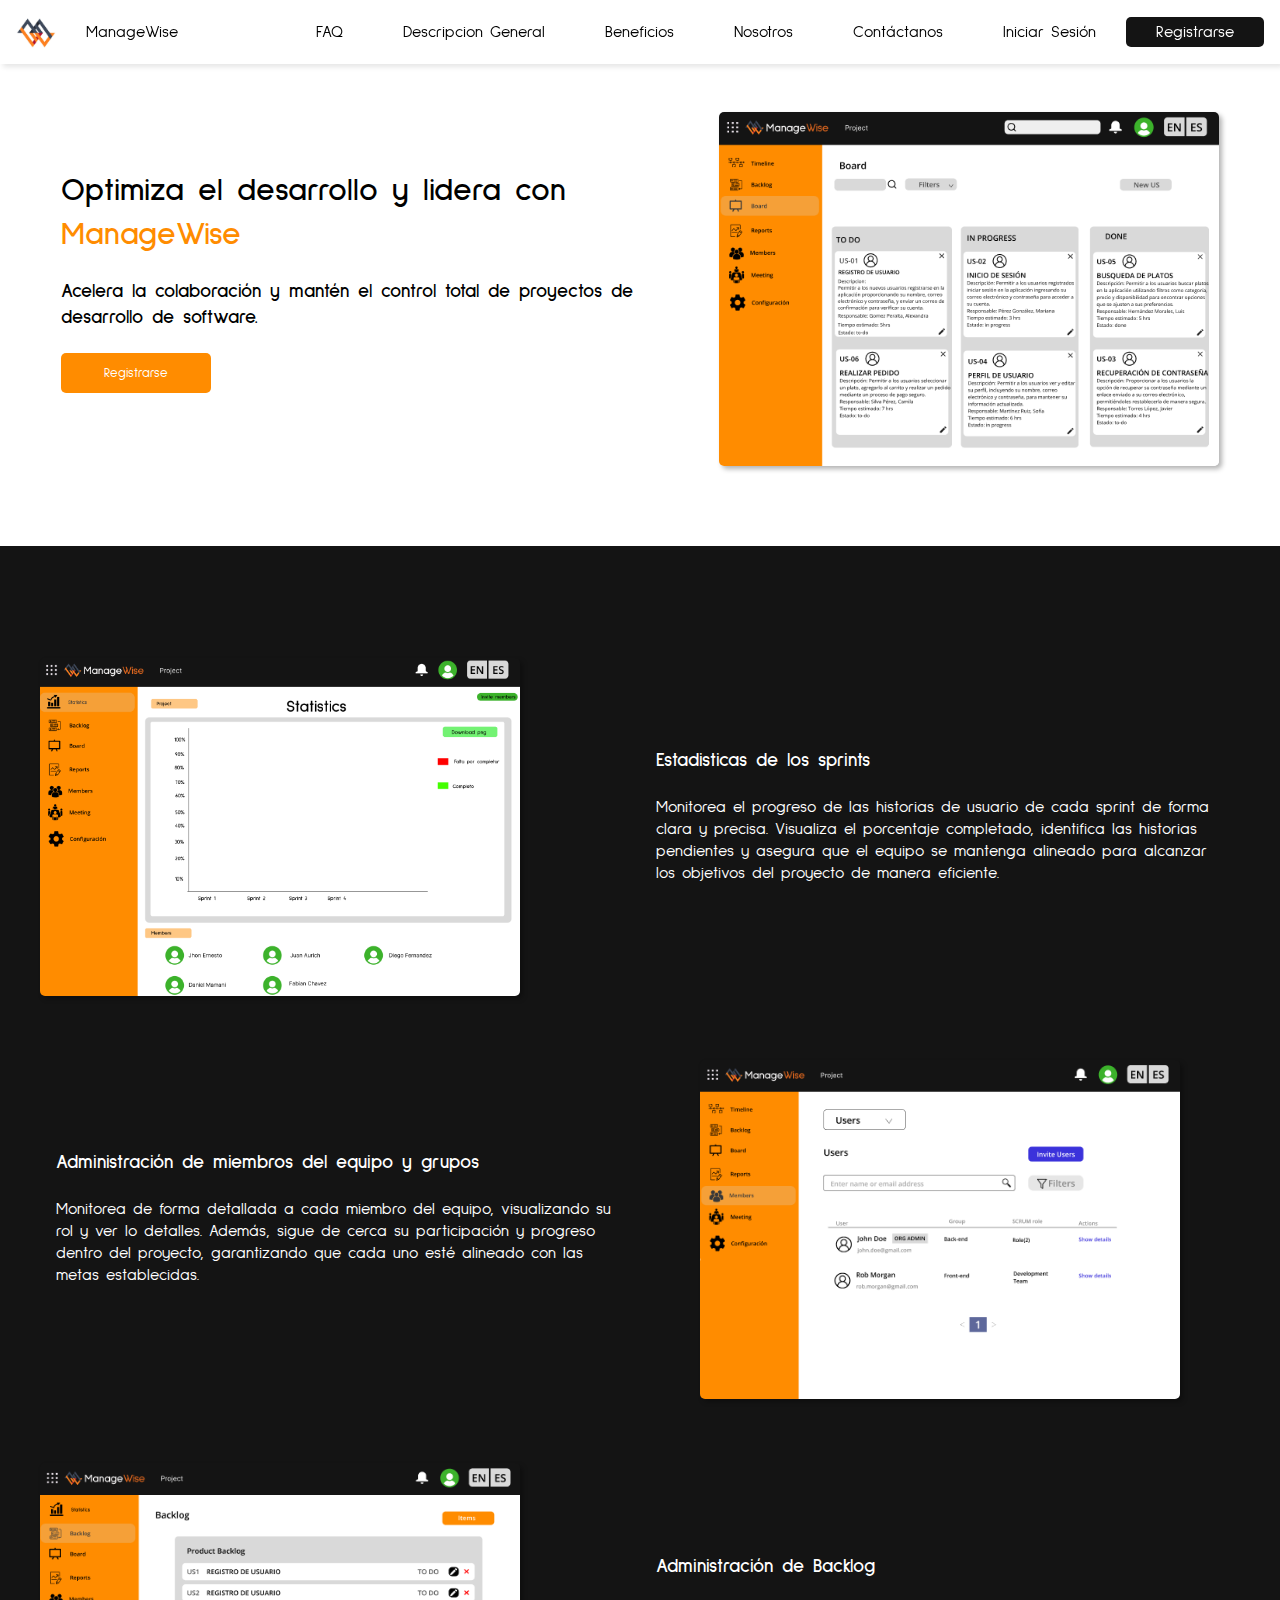
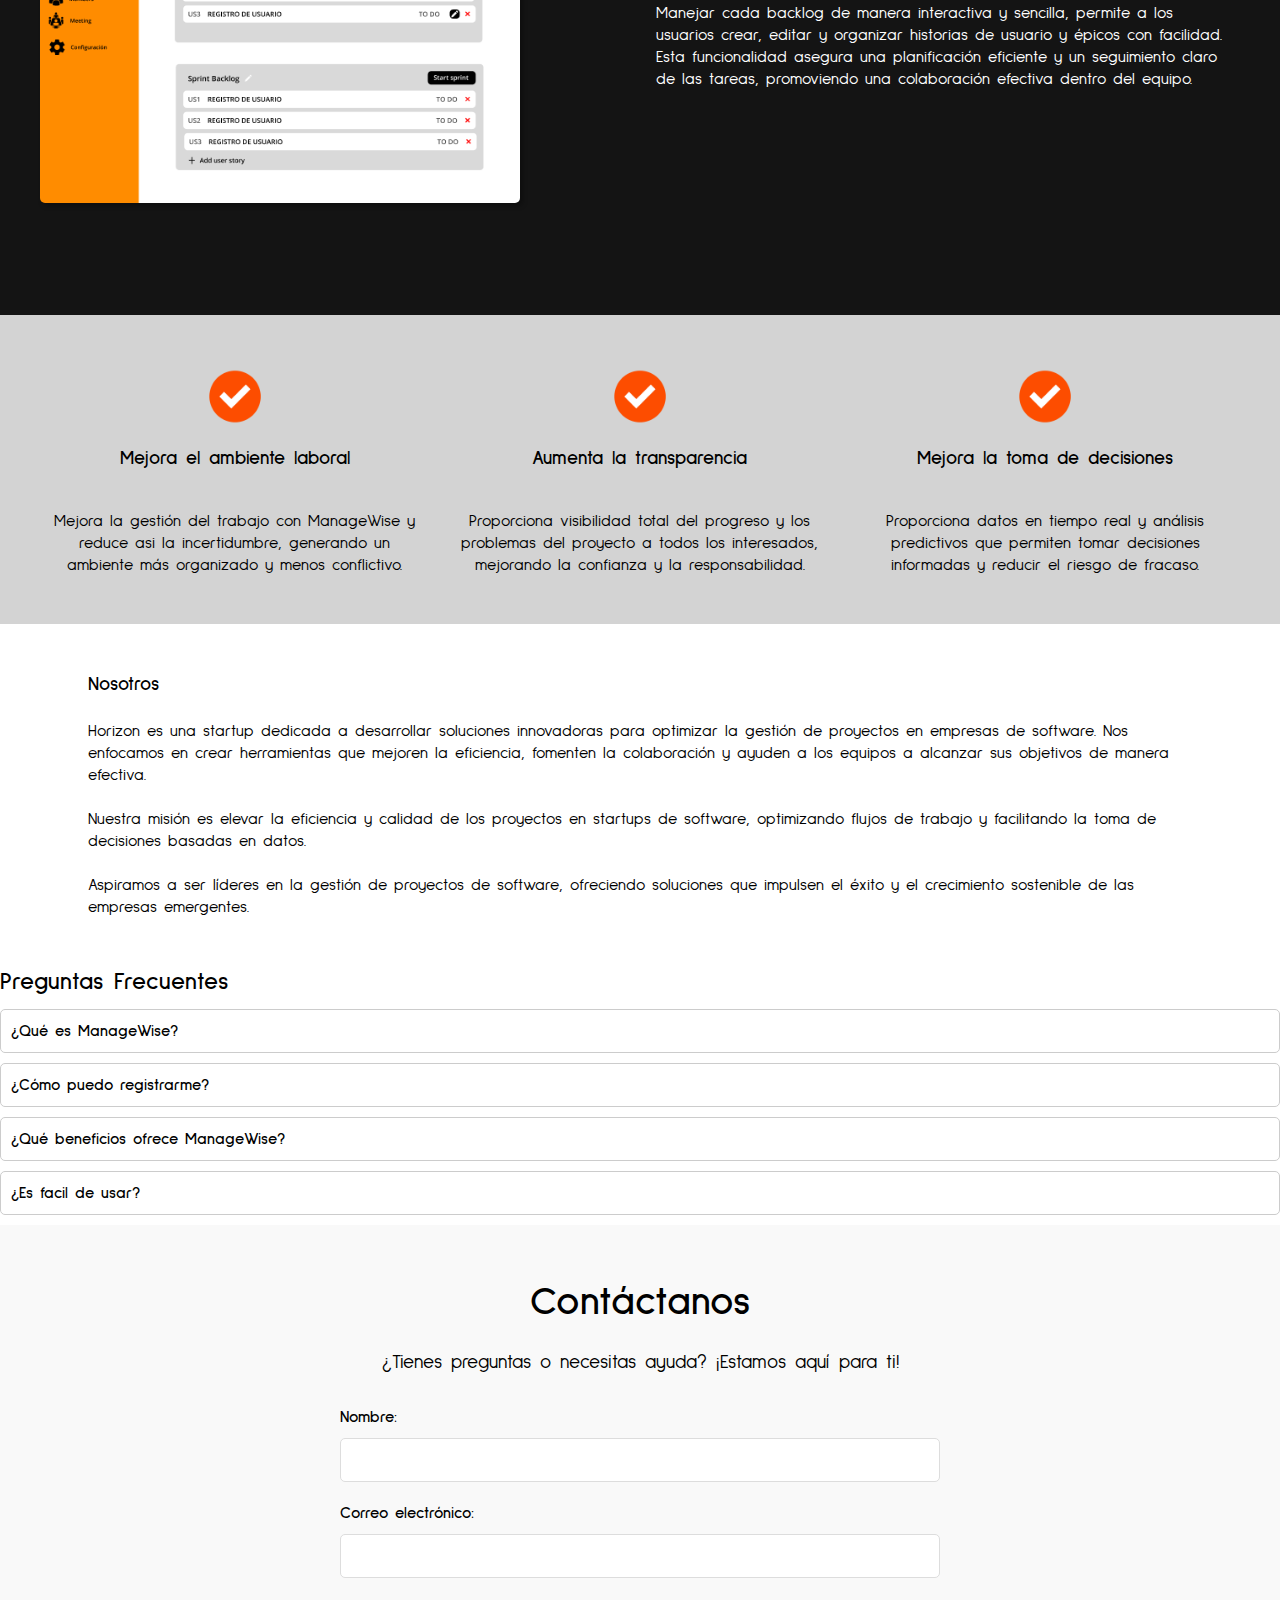
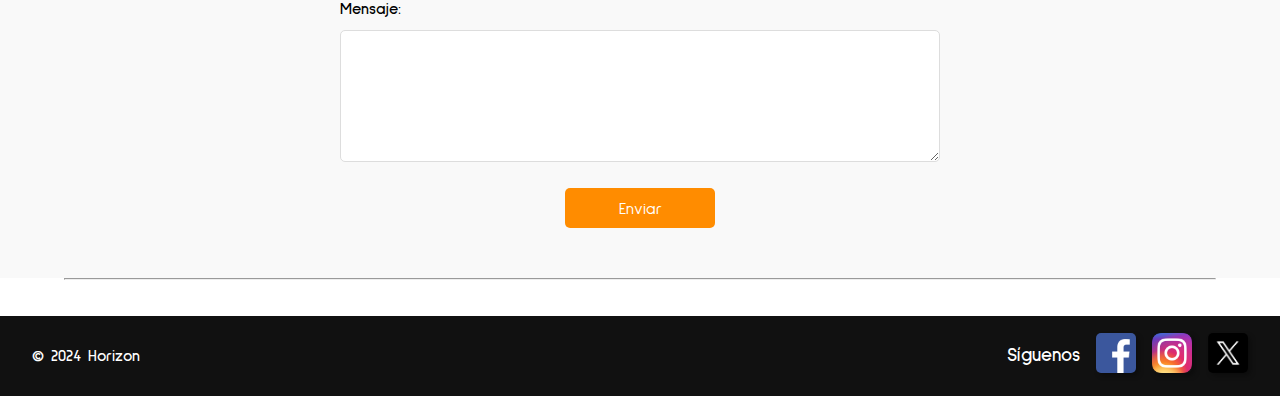
==== commit f1179df5: "feat: update" ====
--- a/index.html
+++ b/index.html
@@ -20,10 +20,10 @@
   <nav>
     <ul class="sidebar">
       <li onclick="hideSidebar()"><a href="#"><svg xmlns="http://www.w3.org/2000/svg" height="26" viewBox="0 96 960 960" width="26"><path d="m249 849-42-42 231-231-231-231 42-42 231 231 231-231 42 42-231 231 231 231-42 42-231-231-231 231Z"/></svg></a></li>
+      <li><a href="#faq-section" class="nav-link">FAQ</a></li>
       <li><a href="#DescripcionGeneral" class="nav-link">Descripcion General</a></li>
       <li><a href="#Beneficios" class="nav-link">Beneficios</a></li>
       <li><a href="#Nosotros" class="nav-link">Nosotros</a></li>
-      <li><a href="#faq-section" class="nav-link">FAQ</a></li> <!-- Enlace agregado -->
       <li><a href="#Contactanos" class="nav-link">Contáctanos</a></li>
       <li><a href="inicio-sesion.html">Iniciar Sesión</a></li>
       <li><a href="registro.html" id="registro">Registrarse</a></li>
@@ -31,10 +31,10 @@
     <img src="img/ManageWise_logo.jpg">
     <ul>
       <li><a href="#">ManageWise</a></li>
+      <li class="hideOnMobile"><a href="#faq-section" class="nav-link">FAQ</a></li>
       <li class="hideOnMobile"><a href="#DescripcionGeneral" class="nav-link">Descripcion General</a></li>
       <li class="hideOnMobile"><a href="#Beneficios" class="nav-link">Beneficios</a></li>
       <li class="hideOnMobile"><a href="#Nosotros" class="nav-link">Nosotros</a></li>
-      <li class="hideOnMobile"><a href="#faq-section" class="nav-link">FAQ</a></li> <!-- Enlace agregado -->
       <li class="hideOnMobile"><a href="#Contactanos" class="nav-link">Contáctanos</a></li>
       <li class="hideOnMobile"><a href="inicio-sesion.html">Iniciar Sesión</a></li>
       <li class="hideOnMobile"><a href="registro.html" id="registro">Registrarse</a></li>
@@ -112,32 +112,30 @@
         Aspiramos a ser líderes en la gestión de proyectos de software, ofreciendo soluciones que impulsen el éxito y el crecimiento sostenible de las empresas emergentes.</p>
     </div>
 </section>
-<section id="faq-section" class="faq-section">
-    <div class="faq-container">
-    <h2>Preguntas Frecuentes</h2>
-    <div class="faq" onclick="toggleAnswer(this)">
-      <h4>¿Qué es ManageWise?</h4>
-      <div class="faq-answer">
-        <p>ManageWise es una plataforma diseñada para optimizar la gestión de proyectos en empresas de software, facilitando la colaboración y el seguimiento del progreso del equipo.</p>
-      </div>
+<section id="faq-section">
+  <h2>Preguntas Frecuentes</h2>
+  <div class="faq" onclick="toggleAnswer(this)">
+    <h4>¿Qué es ManageWise?</h4>
+    <div class="faq-answer">
+      <p>ManageWise es una plataforma diseñada para optimizar la gestión de proyectos en empresas de software, facilitando la colaboración y el seguimiento del progreso del equipo.</p>
     </div>
-    <div class="faq" onclick="toggleAnswer(this)">
-      <h4>¿Cómo puedo registrarme?</h4>
-      <div class="faq-answer">
-        <p>Puedes registrarte haciendo clic en el botón "Registrarse" en la parte superior de la página y siguiendo las instrucciones.</p>
-      </div>
+  </div>
+  <div class="faq" onclick="toggleAnswer(this)">
+    <h4>¿Cómo puedo registrarme?</h4>
+    <div class="faq-answer">
+      <p>Puedes registrarte haciendo clic en el botón "Registrarse" en la parte superior de la página y siguiendo las instrucciones.</p>
     </div>
-    <div class="faq" onclick="toggleAnswer(this)">
-      <h4>¿Qué beneficios ofrece ManageWise?</h4>
-      <div class="faq-answer">
-        <p>ManageWise ofrece mejoras en la transparencia, la toma de decisiones y el ambiente laboral, entre otros beneficios que optimizan la gestión de proyectos.</p>
-      </div>
+  </div>
+  <div class="faq" onclick="toggleAnswer(this)">
+    <h4>¿Qué beneficios ofrece ManageWise?</h4>
+    <div class="faq-answer">
+      <p>ManageWise ofrece mejoras en la transparencia, la toma de decisiones y el ambiente laboral, entre otros beneficios que optimizan la gestión de proyectos.</p>
     </div>
-    <div class="faq" onclick="toggleAnswer(this)">
-      <h4>¿Es facil de usar?</h4>
-      <div class="faq-answer">
-        <p>Si, ManageWise es facil de usar para cualquier usuario que quiera gestionar un proyecto usando metodo SCRUM</p>
-      </div>
+  </div>
+  <div class="faq" onclick="toggleAnswer(this)">
+    <h4>¿Es facil de usar?</h4>
+    <div class="faq-answer">
+      <p>Si, ManageWise es facil de usar para cualquier usuario que quiera gestionar un proyecto usando metodo SCRUM</p>
     </div>
   </div>
 </section>
@@ -162,7 +160,8 @@
       </form>
     </div>
   </section>
-<br><br>
+
+<hr><br><br>
 
 
 <footer>
--- a/styles/style.css
+++ b/styles/style.css
@@ -351,6 +351,7 @@
   display: flex;
   align-items: center;
   justify-content: center;
+  height: 87vh;
 }
 
 #Registrarse, #IniciarSesion{
@@ -360,7 +361,8 @@
   align-items: center;
   justify-content: center;
   padding: 2rem;
-  border-radius: 10px;    
+  border-radius: 10px;
+  margin-top: 3.5rem;    
 }
 
 form button{
